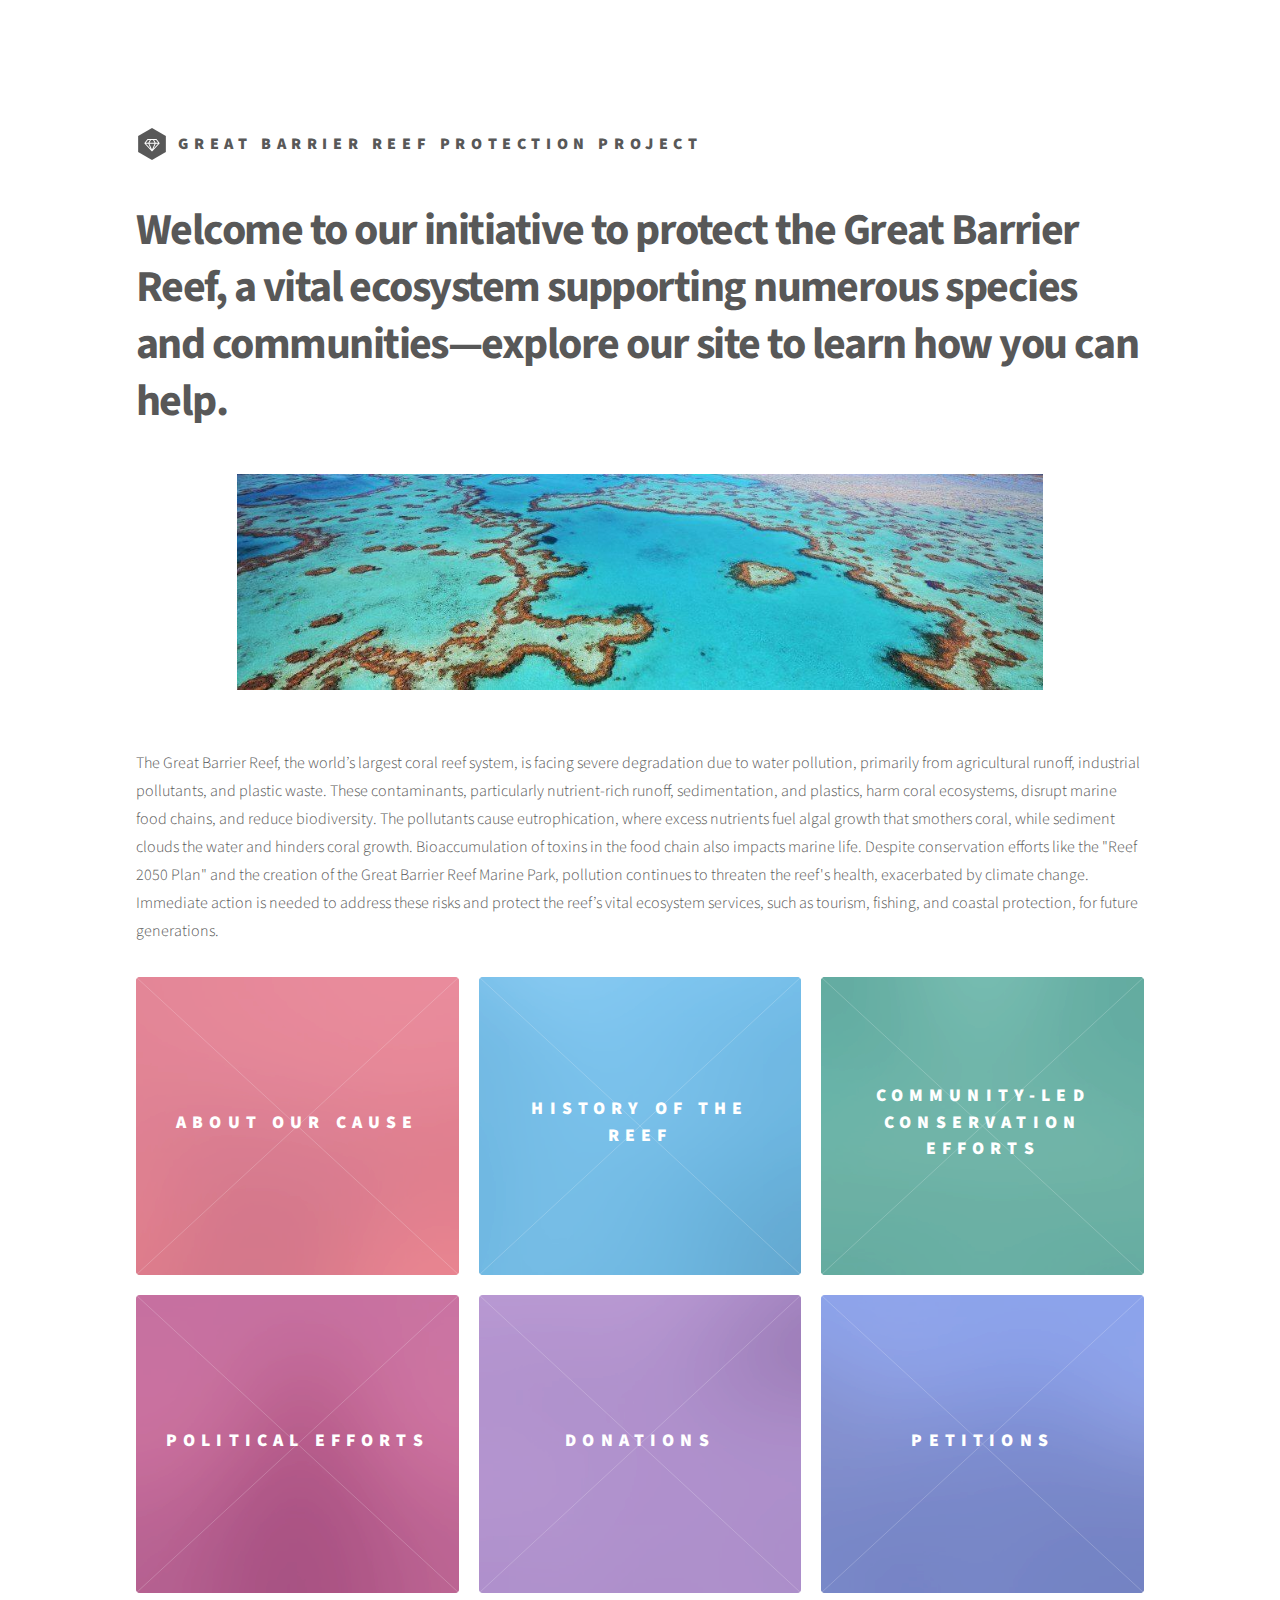
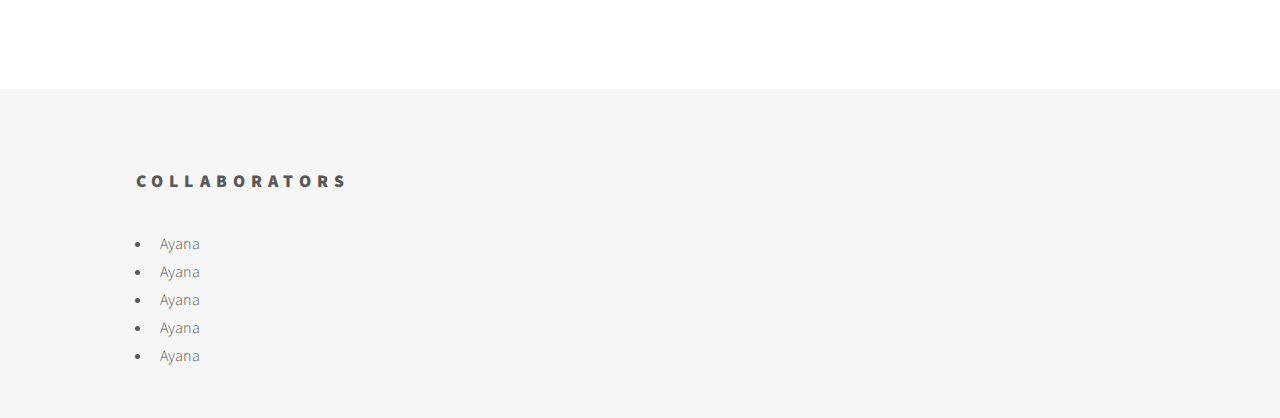
==== index.html @ 414eb525 "Add files via upload" ====
<!DOCTYPE HTML>
<!--
	Phantom by HTML5 UP
	html5up.net | @ajlkn
	Free for personal and commercial use under the CCA 3.0 license (html5up.net/license)
-->
<html>
	<head>
		<title>Phantom by HTML5 UP</title>
		<meta charset="utf-8" />
		<meta name="viewport" content="width=device-width, initial-scale=1, user-scalable=no" />
		<link rel="stylesheet" href="assets/css/main.css" />
		<noscript><link rel="stylesheet" href="assets/css/noscript.css" /></noscript>
	</head>
	<body class="is-preload">
		<!-- Wrapper -->
			<div id="wrapper">

				<!-- Header -->
					<header id="header">
						<div class="inner">

							<!-- Logo -->
								<a href="index.html" class="logo">
									<span class="symbol"><img src="images/logo.svg" alt="" /></span><span class="title">Great Barrier Reef Protection Project</span>
								</a>

						</div>
					</header>

				<!-- Menu -->
				<!-- Main -->
					<div id="main">
						<div class="inner">
							<header>
								<h1>Welcome to our initiative to protect the Great Barrier Reef, a vital ecosystem supporting numerous species and communities—explore our site to learn how you can help.<br />
								<a href="http://html5up.net"></a></h1>
								<img src="images/homepage_photo.jpg"  class="center" width="800" height="auto"/>


								<p>The Great Barrier Reef, the world’s largest coral reef system, is facing severe degradation due to water pollution, primarily from agricultural runoff, industrial pollutants, and plastic waste. These contaminants, particularly nutrient-rich runoff, sedimentation, and plastics, harm coral ecosystems, disrupt marine food chains, and reduce biodiversity. The pollutants cause eutrophication, where excess nutrients fuel algal growth that smothers coral, while sediment clouds the water and hinders coral growth. Bioaccumulation of toxins in the food chain also impacts marine life. Despite conservation efforts like the "Reef 2050 Plan" and the creation of the Great Barrier Reef Marine Park, pollution continues to threaten the reef's health, exacerbated by climate change. Immediate action is needed to address these risks and protect the reef’s vital ecosystem services, such as tourism, fishing, and coastal protection, for future generations.</p>
							</header>
							<section class="tiles">
								<article class="style1">
									<span class="image">
										<img src="images/pic01.jpg" alt="" />
									</span>
									<a href="pages/cause.html">
										<h2>About Our Cause</h2>
										<div class="content">
											<p>Dive further into what has been going on with the Great Barrier Reef and its importance.</p>
										</div>
									</a>
								</article>
								<article class="style2">
									<span class="image">
										<img src="images/pic02.jpg" alt="" />
									</span>
									<a href="/pages/history.html">
										<h2>History of The Reef</h2>
										<div class="content">
											<p>Past initiatives to protect the reef. </p>
										</div>
									</a>
								</article>
								<article class="style3">
									<span class="image">
										<img src="images/pic03.jpg" alt="" />
									</span>
									<a href="pages/community.html">
										<h2>Community-led Conservation Efforts </h2>
										<div class="content">
											<p>Small efforts through community organized events to help.</p>
										</div>
									</a>
								</article>
								<article class="style4">
									<span class="image">
										<img src="images/pic04.jpg" alt="" />
									</span>
									<a href="pages/political.html">
										<h2>Political Efforts</h2>
										<div class="content">
											<p>Ways to engage with local and larger politicians.</p>
										</div>
									</a>
								</article>

								<article class="style5">
									<span class="image">
										<img src="images/pic05.jpg" alt="" />
									</span>
									<a href="pages/donations.html">
										<h2>Donations</h2>
										<div class="content">
											<p>Find where you can donate to protect the Great Barrier Reef.</p>
										</div>
									</a>
								</article>

								<article class="style6">
									<span class="image">
										<img src="images/pic06.jpg" alt="" />
									</span>
									<a href="pages/petitions.html">
										<h2>Petitions</h2>
										<div class="content">
											<p>Find where you can sign petions.</p>
										</div>
									</a>
								</article>
							</section>
						</div>
					</div>

				<!-- Footer -->
					<footer id="footer">
						<div class="inner">
							<section>
								<h2>Collaborators</h2>
								<ul>
									<li>Ayana</li>
									<li>Ayana</li>
									<li>Ayana</li>
									<li>Ayana</li>
									<li>Ayana</li>
								</ul>
							</section>
							</ul>
						</div>
					</footer>

			</div>

		<!-- Scripts -->
			<script src="assets/js/jquery.min.js"></script>
			<script src="assets/js/browser.min.js"></script>
			<script src="assets/js/breakpoints.min.js"></script>
			<script src="assets/js/util.js"></script>
			<script src="assets/js/main.js"></script>

	</body>
</html>
---- assets/css/main.css ----
@import url(fontawesome-all.min.css);
@import url("https://fonts.googleapis.com/css?family=Source+Sans+Pro:300,700,900");

/*
	Phantom by HTML5 UP
	html5up.net | @ajlkn
	Free for personal and commercial use under the CCA 3.0 license (html5up.net/license)
*/


.center {
    display: block;
    margin-left: auto;
    margin-right: auto;
    width: 80%; /* Scale image to 1000% of the container */
	margin-bottom: 75px;
  }

html, body, div, span, applet, object,
iframe, h1, h2, h3, h4, h5, h6, p, blockquote,
pre, a, abbr, acronym, address, big, cite,
code, del, dfn, em, img, ins, kbd, q, s, samp,
small, strike, strong, sub, sup, tt, var, b,
u, i, center, dl, dt, dd, ol, ul, li, fieldset,
form, label, legend, table, caption, tbody,
tfoot, thead, tr, th, td, article, aside,
canvas, details, embed, figure, figcaption,
footer, header, hgroup, menu, nav, output, ruby,
section, summary, time, mark, audio, video {
	margin: 0;
	padding: 0;
	border: 0;
	font-size: 100%;
	font: inherit;
	vertical-align: baseline;}

article, aside, details, figcaption, figure,
footer, header, hgroup, menu, nav, section {
	display: block;}

body {
	line-height: 1;
}

ol, ul {
	list-style: none;
}

blockquote, q {
	quotes: none;
}

	blockquote:before, blockquote:after, q:before, q:after {
		content: '';
		content: none;
	}

table {
	border-collapse: collapse;
	border-spacing: 0;
}

body {
	-webkit-text-size-adjust: none;
}

mark {
	background-color: transparent;
	color: inherit;
}

input::-moz-focus-inner {
	border: 0;
	padding: 0;
}

input, select, textarea {
	-moz-appearance: none;
	-webkit-appearance: none;
	-ms-appearance: none;
	appearance: none;
}

/* Basic */

	@-ms-viewport {
		width: device-width;
	}

	body {
		-ms-overflow-style: scrollbar;
	}

	@media screen and (max-width: 480px) {

		html, body {
			min-width: 320px;
		}

	}

	html {
		box-sizing: border-box;
	}

	*, *:before, *:after {
		box-sizing: inherit;
	}

	body {
		background: #ffffff;
	}

		body.is-preload *, body.is-preload *:before, body.is-preload *:after {
			-moz-animation: none !important;
			-webkit-animation: none !important;
			-ms-animation: none !important;
			animation: none !important;
			-moz-transition: none !important;
			-webkit-transition: none !important;
			-ms-transition: none !important;
			transition: none !important;
		}

/* Type */

	body, input, select, textarea {
		color: #585858;
		font-family: "Source Sans Pro", Helvetica, sans-serif;
		font-size: 16pt;
		font-weight: 300;
		line-height: 1.75;
	}

		@media screen and (max-width: 1680px) {

			body, input, select, textarea {
				font-size: 14pt;
			}

		}

		@media screen and (max-width: 1280px) {

			body, input, select, textarea {
				font-size: 12pt;
			}

		}

	a {
		-moz-transition: border-bottom-color 0.2s ease, color 0.2s ease;
		-webkit-transition: border-bottom-color 0.2s ease, color 0.2s ease;
		-ms-transition: border-bottom-color 0.2s ease, color 0.2s ease;
		transition: border-bottom-color 0.2s ease, color 0.2s ease;
		text-decoration: none;
		color: #585858;
		border-bottom: dotted 1px rgba(88, 88, 88, 0.5);
	}

		a:hover {
			border-bottom-color: transparent;
			color: #f2849e !important;
		}

	strong, b {
		font-weight: 900;
	}

	em, i {
		font-style: italic;
	}

	p {
		margin: 0 0 2em 0;
	}

	h1 {
		font-size: 2.75em;
		font-weight: 700;
		line-height: 1.3;
		margin: 0 0 1em 0;
		letter-spacing: -0.035em;
	}

		h1 a {
			color: inherit;
		}

		@media screen and (max-width: 736px) {

			h1 {
				font-size: 2em;
				margin: 0 0 1em 0;
			}

		}

		@media screen and (max-width: 360px) {

			h1 {
				font-size: 1.75em;
			}

		}

	h2, h3, h4, h5, h6 {
		font-weight: 900;
		line-height: 1.5;
		margin: 0 0 2em 0;
		text-transform: uppercase;
		letter-spacing: 0.35em;
	}

		h2 a, h3 a, h4 a, h5 a, h6 a {
			color: inherit;
		}

	h2 {
		font-size: 1.1em;
	}

	h3 {
		font-size: 1em;
	}

	h4 {
		font-size: 0.8em;
	}

	h5 {
		font-size: 0.8em;
	}

	h6 {
		font-size: 0.8em;
	}

	@media screen and (max-width: 980px) {

		h1 br, h2 br, h3 br, h4 br, h5 br, h6 br {
			display: none;
		}

	}

	@media screen and (max-width: 736px) {

		h2 {
			font-size: 1em;
		}

		h3 {
			font-size: 0.8em;
		}

	}

	sub {
		font-size: 0.8em;
		position: relative;
		top: 0.5em;
	}

	sup {
		font-size: 0.8em;
		position: relative;
		top: -0.5em;
	}

	blockquote {
		border-left: solid 4px #c9c9c9;
		font-style: italic;
		margin: 0 0 2em 0;
		padding: 0.5em 0 0.5em 2em;
	}

	code {
		background: rgba(144, 144, 144, 0.075);
		border-radius: 4px;
		border: solid 1px #c9c9c9;
		font-family: "Courier New", monospace;
		font-size: 0.9em;
		margin: 0 0.25em;
		padding: 0.25em 0.65em;
	}

	pre {
		-webkit-overflow-scrolling: touch;
		font-family: "Courier New", monospace;
		font-size: 0.9em;
		margin: 0 0 2em 0;
	}

		pre code {
			display: block;
			line-height: 1.75;
			padding: 1em 1.5em;
			overflow-x: auto;
		}

	hr {
		border: 0;
		border-bottom: solid 1px #c9c9c9;
		margin: 2em 0;
	}

		hr.major {
			margin: 3em 0;
		}

	.align-left {
		text-align: left;
	}

	.align-center {
		text-align: center;
	}

	.align-right {
		text-align: right;
	}

/* Row */

	.row {
		display: flex;
		flex-wrap: wrap;
		box-sizing: border-box;
		align-items: stretch;
	}

		.row > * {
			box-sizing: border-box;
		}

		.row.gtr-uniform > * > :last-child {
			margin-bottom: 0;
		}

		.row.aln-left {
			justify-content: flex-start;
		}

		.row.aln-center {
			justify-content: center;
		}

		.row.aln-right {
			justify-content: flex-end;
		}

		.row.aln-top {
			align-items: flex-start;
		}

		.row.aln-middle {
			align-items: center;
		}

		.row.aln-bottom {
			align-items: flex-end;
		}

		.row > .imp {
			order: -1;
		}

		.row > .col-1 {
			width: 8.33333%;
		}

		.row > .off-1 {
			margin-left: 8.33333%;
		}

		.row > .col-2 {
			width: 16.66667%;
		}

		.row > .off-2 {
			margin-left: 16.66667%;
		}

		.row > .col-3 {
			width: 25%;
		}

		.row > .off-3 {
			margin-left: 25%;
		}

		.row > .col-4 {
			width: 33.33333%;
		}

		.row > .off-4 {
			margin-left: 33.33333%;
		}

		.row > .col-5 {
			width: 41.66667%;
		}

		.row > .off-5 {
			margin-left: 41.66667%;
		}

		.row > .col-6 {
			width: 50%;
		}

		.row > .off-6 {
			margin-left: 50%;
		}

		.row > .col-7 {
			width: 58.33333%;
		}

		.row > .off-7 {
			margin-left: 58.33333%;
		}

		.row > .col-8 {
			width: 66.66667%;
		}

		.row > .off-8 {
			margin-left: 66.66667%;
		}

		.row > .col-9 {
			width: 75%;
		}

		.row > .off-9 {
			margin-left: 75%;
		}

		.row > .col-10 {
			width: 83.33333%;
		}

		.row > .off-10 {
			margin-left: 83.33333%;
		}

		.row > .col-11 {
			width: 91.66667%;
		}

		.row > .off-11 {
			margin-left: 91.66667%;
		}

		.row > .col-12 {
			width: 100%;
		}

		.row > .off-12 {
			margin-left: 100%;
		}

		.row.gtr-0 {
			margin-top: 0;
			margin-left: 0em;
		}

			.row.gtr-0 > * {
				padding: 0 0 0 0em;
			}

			.row.gtr-0.gtr-uniform {
				margin-top: 0em;
			}

				.row.gtr-0.gtr-uniform > * {
					padding-top: 0em;
				}

		.row.gtr-25 {
			margin-top: 0;
			margin-left: -0.5em;
		}

			.row.gtr-25 > * {
				padding: 0 0 0 0.5em;
			}

			.row.gtr-25.gtr-uniform {
				margin-top: -0.5em;
			}

				.row.gtr-25.gtr-uniform > * {
					padding-top: 0.5em;
				}

		.row.gtr-50 {
			margin-top: 0;
			margin-left: -1em;
		}

			.row.gtr-50 > * {
				padding: 0 0 0 1em;
			}

			.row.gtr-50.gtr-uniform {
				margin-top: -1em;
			}

				.row.gtr-50.gtr-uniform > * {
					padding-top: 1em;
				}

		.row {
			margin-top: 0;
			margin-left: -2em;
		}

			.row > * {
				padding: 0 0 0 2em;
			}

			.row.gtr-uniform {
				margin-top: -2em;
			}

				.row.gtr-uniform > * {
					padding-top: 2em;
				}

		.row.gtr-150 {
			margin-top: 0;
			margin-left: -3em;
		}

			.row.gtr-150 > * {
				padding: 0 0 0 3em;
			}

			.row.gtr-150.gtr-uniform {
				margin-top: -3em;
			}

				.row.gtr-150.gtr-uniform > * {
					padding-top: 3em;
				}

		.row.gtr-200 {
			margin-top: 0;
			margin-left: -4em;
		}

			.row.gtr-200 > * {
				padding: 0 0 0 4em;
			}

			.row.gtr-200.gtr-uniform {
				margin-top: -4em;
			}

				.row.gtr-200.gtr-uniform > * {
					padding-top: 4em;
				}

		@media screen and (max-width: 1680px) {

			.row {
				display: flex;
				flex-wrap: wrap;
				box-sizing: border-box;
				align-items: stretch;
			}

				.row > * {
					box-sizing: border-box;
				}

				.row.gtr-uniform > * > :last-child {
					margin-bottom: 0;
				}

				.row.aln-left {
					justify-content: flex-start;
				}

				.row.aln-center {
					justify-content: center;
				}

				.row.aln-right {
					justify-content: flex-end;
				}

				.row.aln-top {
					align-items: flex-start;
				}

				.row.aln-middle {
					align-items: center;
				}

				.row.aln-bottom {
					align-items: flex-end;
				}

				.row > .imp-xlarge {
					order: -1;
				}

				.row > .col-1-xlarge {
					width: 8.33333%;
				}

				.row > .off-1-xlarge {
					margin-left: 8.33333%;
				}

				.row > .col-2-xlarge {
					width: 16.66667%;
				}

				.row > .off-2-xlarge {
					margin-left: 16.66667%;
				}

				.row > .col-3-xlarge {
					width: 25%;
				}

				.row > .off-3-xlarge {
					margin-left: 25%;
				}

				.row > .col-4-xlarge {
					width: 33.33333%;
				}

				.row > .off-4-xlarge {
					margin-left: 33.33333%;
				}

				.row > .col-5-xlarge {
					width: 41.66667%;
				}

				.row > .off-5-xlarge {
					margin-left: 41.66667%;
				}

				.row > .col-6-xlarge {
					width: 50%;
				}

				.row > .off-6-xlarge {
					margin-left: 50%;
				}

				.row > .col-7-xlarge {
					width: 58.33333%;
				}

				.row > .off-7-xlarge {
					margin-left: 58.33333%;
				}

				.row > .col-8-xlarge {
					width: 66.66667%;
				}

				.row > .off-8-xlarge {
					margin-left: 66.66667%;
				}

				.row > .col-9-xlarge {
					width: 75%;
				}

				.row > .off-9-xlarge {
					margin-left: 75%;
				}

				.row > .col-10-xlarge {
					width: 83.33333%;
				}

				.row > .off-10-xlarge {
					margin-left: 83.33333%;
				}

				.row > .col-11-xlarge {
					width: 91.66667%;
				}

				.row > .off-11-xlarge {
					margin-left: 91.66667%;
				}

				.row > .col-12-xlarge {
					width: 100%;
				}

				.row > .off-12-xlarge {
					margin-left: 100%;
				}

				.row.gtr-0 {
					margin-top: 0;
					margin-left: 0em;
				}

					.row.gtr-0 > * {
						padding: 0 0 0 0em;
					}

					.row.gtr-0.gtr-uniform {
						margin-top: 0em;
					}

						.row.gtr-0.gtr-uniform > * {
							padding-top: 0em;
						}

				.row.gtr-25 {
					margin-top: 0;
					margin-left: -0.5em;
				}

					.row.gtr-25 > * {
						padding: 0 0 0 0.5em;
					}

					.row.gtr-25.gtr-uniform {
						margin-top: -0.5em;
					}

						.row.gtr-25.gtr-uniform > * {
							padding-top: 0.5em;
						}

				.row.gtr-50 {
					margin-top: 0;
					margin-left: -1em;
				}

					.row.gtr-50 > * {
						padding: 0 0 0 1em;
					}

					.row.gtr-50.gtr-uniform {
						margin-top: -1em;
					}

						.row.gtr-50.gtr-uniform > * {
							padding-top: 1em;
						}

				.row {
					margin-top: 0;
					margin-left: -2em;
				}

					.row > * {
						padding: 0 0 0 2em;
					}

					.row.gtr-uniform {
						margin-top: -2em;
					}

						.row.gtr-uniform > * {
							padding-top: 2em;
						}

				.row.gtr-150 {
					margin-top: 0;
					margin-left: -3em;
				}

					.row.gtr-150 > * {
						padding: 0 0 0 3em;
					}

					.row.gtr-150.gtr-uniform {
						margin-top: -3em;
					}

						.row.gtr-150.gtr-uniform > * {
							padding-top: 3em;
						}

				.row.gtr-200 {
					margin-top: 0;
					margin-left: -4em;
				}

					.row.gtr-200 > * {
						padding: 0 0 0 4em;
					}

					.row.gtr-200.gtr-uniform {
						margin-top: -4em;
					}

						.row.gtr-200.gtr-uniform > * {
							padding-top: 4em;
						}

		}

		@media screen and (max-width: 1280px) {

			.row {
				display: flex;
				flex-wrap: wrap;
				box-sizing: border-box;
				align-items: stretch;
			}

				.row > * {
					box-sizing: border-box;
				}

				.row.gtr-uniform > * > :last-child {
					margin-bottom: 0;
				}

				.row.aln-left {
					justify-content: flex-start;
				}

				.row.aln-center {
					justify-content: center;
				}

				.row.aln-right {
					justify-content: flex-end;
				}

				.row.aln-top {
					align-items: flex-start;
				}

				.row.aln-middle {
					align-items: center;
				}

				.row.aln-bottom {
					align-items: flex-end;
				}

				.row > .imp-large {
					order: -1;
				}

				.row > .col-1-large {
					width: 8.33333%;
				}

				.row > .off-1-large {
					margin-left: 8.33333%;
				}

				.row > .col-2-large {
					width: 16.66667%;
				}

				.row > .off-2-large {
					margin-left: 16.66667%;
				}

				.row > .col-3-large {
					width: 25%;
				}

				.row > .off-3-large {
					margin-left: 25%;
				}

				.row > .col-4-large {
					width: 33.33333%;
				}

				.row > .off-4-large {
					margin-left: 33.33333%;
				}

				.row > .col-5-large {
					width: 41.66667%;
				}

				.row > .off-5-large {
					margin-left: 41.66667%;
				}

				.row > .col-6-large {
					width: 50%;
				}

				.row > .off-6-large {
					margin-left: 50%;
				}

				.row > .col-7-large {
					width: 58.33333%;
				}

				.row > .off-7-large {
					margin-left: 58.33333%;
				}

				.row > .col-8-large {
					width: 66.66667%;
				}

				.row > .off-8-large {
					margin-left: 66.66667%;
				}

				.row > .col-9-large {
					width: 75%;
				}

				.row > .off-9-large {
					margin-left: 75%;
				}

				.row > .col-10-large {
					width: 83.33333%;
				}

				.row > .off-10-large {
					margin-left: 83.33333%;
				}

				.row > .col-11-large {
					width: 91.66667%;
				}

				.row > .off-11-large {
					margin-left: 91.66667%;
				}

				.row > .col-12-large {
					width: 100%;
				}

				.row > .off-12-large {
					margin-left: 100%;
				}

				.row.gtr-0 {
					margin-top: 0;
					margin-left: 0em;
				}

					.row.gtr-0 > * {
						padding: 0 0 0 0em;
					}

					.row.gtr-0.gtr-uniform {
						margin-top: 0em;
					}

						.row.gtr-0.gtr-uniform > * {
							padding-top: 0em;
						}

				.row.gtr-25 {
					margin-top: 0;
					margin-left: -0.5em;
				}

					.row.gtr-25 > * {
						padding: 0 0 0 0.5em;
					}

					.row.gtr-25.gtr-uniform {
						margin-top: -0.5em;
					}

						.row.gtr-25.gtr-uniform > * {
							padding-top: 0.5em;
						}

				.row.gtr-50 {
					margin-top: 0;
					margin-left: -1em;
				}

					.row.gtr-50 > * {
						padding: 0 0 0 1em;
					}

					.row.gtr-50.gtr-uniform {
						margin-top: -1em;
					}

						.row.gtr-50.gtr-uniform > * {
							padding-top: 1em;
						}

				.row {
					margin-top: 0;
					margin-left: -2em;
				}

					.row > * {
						padding: 0 0 0 2em;
					}

					.row.gtr-uniform {
						margin-top: -2em;
					}

						.row.gtr-uniform > * {
							padding-top: 2em;
						}

				.row.gtr-150 {
					margin-top: 0;
					margin-left: -3em;
				}

					.row.gtr-150 > * {
						padding: 0 0 0 3em;
					}

					.row.gtr-150.gtr-uniform {
						margin-top: -3em;
					}

						.row.gtr-150.gtr-uniform > * {
							padding-top: 3em;
						}

				.row.gtr-200 {
					margin-top: 0;
					margin-left: -4em;
				}

					.row.gtr-200 > * {
						padding: 0 0 0 4em;
					}

					.row.gtr-200.gtr-uniform {
						margin-top: -4em;
					}

						.row.gtr-200.gtr-uniform > * {
							padding-top: 4em;
						}

		}

		@media screen and (max-width: 980px) {

			.row {
				display: flex;
				flex-wrap: wrap;
				box-sizing: border-box;
				align-items: stretch;
			}

				.row > * {
					box-sizing: border-box;
				}

				.row.gtr-uniform > * > :last-child {
					margin-bottom: 0;
				}

				.row.aln-left {
					justify-content: flex-start;
				}

				.row.aln-center {
					justify-content: center;
				}

				.row.aln-right {
					justify-content: flex-end;
				}

				.row.aln-top {
					align-items: flex-start;
				}

				.row.aln-middle {
					align-items: center;
				}

				.row.aln-bottom {
					align-items: flex-end;
				}

				.row > .imp-medium {
					order: -1;
				}

				.row > .col-1-medium {
					width: 8.33333%;
				}

				.row > .off-1-medium {
					margin-left: 8.33333%;
				}

				.row > .col-2-medium {
					width: 16.66667%;
				}

				.row > .off-2-medium {
					margin-left: 16.66667%;
				}

				.row > .col-3-medium {
					width: 25%;
				}

				.row > .off-3-medium {
					margin-left: 25%;
				}

				.row > .col-4-medium {
					width: 33.33333%;
				}

				.row > .off-4-medium {
					margin-left: 33.33333%;
				}

				.row > .col-5-medium {
					width: 41.66667%;
				}

				.row > .off-5-medium {
					margin-left: 41.66667%;
				}

				.row > .col-6-medium {
					width: 50%;
				}

				.row > .off-6-medium {
					margin-left: 50%;
				}

				.row > .col-7-medium {
					width: 58.33333%;
				}

				.row > .off-7-medium {
					margin-left: 58.33333%;
				}

				.row > .col-8-medium {
					width: 66.66667%;
				}

				.row > .off-8-medium {
					margin-left: 66.66667%;
				}

				.row > .col-9-medium {
					width: 75%;
				}

				.row > .off-9-medium {
					margin-left: 75%;
				}

				.row > .col-10-medium {
					width: 83.33333%;
				}

				.row > .off-10-medium {
					margin-left: 83.33333%;
				}

				.row > .col-11-medium {
					width: 91.66667%;
				}

				.row > .off-11-medium {
					margin-left: 91.66667%;
				}

				.row > .col-12-medium {
					width: 100%;
				}

				.row > .off-12-medium {
					margin-left: 100%;
				}

				.row.gtr-0 {
					margin-top: 0;
					margin-left: 0em;
				}

					.row.gtr-0 > * {
						padding: 0 0 0 0em;
					}

					.row.gtr-0.gtr-uniform {
						margin-top: 0em;
					}

						.row.gtr-0.gtr-uniform > * {
							padding-top: 0em;
						}

				.row.gtr-25 {
					margin-top: 0;
					margin-left: -0.375em;
				}

					.row.gtr-25 > * {
						padding: 0 0 0 0.375em;
					}

					.row.gtr-25.gtr-uniform {
						margin-top: -0.375em;
					}

						.row.gtr-25.gtr-uniform > * {
							padding-top: 0.375em;
						}

				.row.gtr-50 {
					margin-top: 0;
					margin-left: -0.75em;
				}

					.row.gtr-50 > * {
						padding: 0 0 0 0.75em;
					}

					.row.gtr-50.gtr-uniform {
						margin-top: -0.75em;
					}

						.row.gtr-50.gtr-uniform > * {
							padding-top: 0.75em;
						}

				.row {
					margin-top: 0;
					margin-left: -1.5em;
				}

					.row > * {
						padding: 0 0 0 1.5em;
					}

					.row.gtr-uniform {
						margin-top: -1.5em;
					}

						.row.gtr-uniform > * {
							padding-top: 1.5em;
						}

				.row.gtr-150 {
					margin-top: 0;
					margin-left: -2.25em;
				}

					.row.gtr-150 > * {
						padding: 0 0 0 2.25em;
					}

					.row.gtr-150.gtr-uniform {
						margin-top: -2.25em;
					}

						.row.gtr-150.gtr-uniform > * {
							padding-top: 2.25em;
						}

				.row.gtr-200 {
					margin-top: 0;
					margin-left: -3em;
				}

					.row.gtr-200 > * {
						padding: 0 0 0 3em;
					}

					.row.gtr-200.gtr-uniform {
						margin-top: -3em;
					}

						.row.gtr-200.gtr-uniform > * {
							padding-top: 3em;
						}

		}

		@media screen and (max-width: 736px) {

			.row {
				display: flex;
				flex-wrap: wrap;
				box-sizing: border-box;
				align-items: stretch;
			}

				.row > * {
					box-sizing: border-box;
				}

				.row.gtr-uniform > * > :last-child {
					margin-bottom: 0;
				}

				.row.aln-left {
					justify-content: flex-start;
				}

				.row.aln-center {
					justify-content: center;
				}

				.row.aln-right {
					justify-content: flex-end;
				}

				.row.aln-top {
					align-items: flex-start;
				}

				.row.aln-middle {
					align-items: center;
				}

				.row.aln-bottom {
					align-items: flex-end;
				}

				.row > .imp-small {
					order: -1;
				}

				.row > .col-1-small {
					width: 8.33333%;
				}

				.row > .off-1-small {
					margin-left: 8.33333%;
				}

				.row > .col-2-small {
					width: 16.66667%;
				}

				.row > .off-2-small {
					margin-left: 16.66667%;
				}

				.row > .col-3-small {
					width: 25%;
				}

				.row > .off-3-small {
					margin-left: 25%;
				}

				.row > .col-4-small {
					width: 33.33333%;
				}

				.row > .off-4-small {
					margin-left: 33.33333%;
				}

				.row > .col-5-small {
					width: 41.66667%;
				}

				.row > .off-5-small {
					margin-left: 41.66667%;
				}

				.row > .col-6-small {
					width: 50%;
				}

				.row > .off-6-small {
					margin-left: 50%;
				}

				.row > .col-7-small {
					width: 58.33333%;
				}

				.row > .off-7-small {
					margin-left: 58.33333%;
				}

				.row > .col-8-small {
					width: 66.66667%;
				}

				.row > .off-8-small {
					margin-left: 66.66667%;
				}

				.row > .col-9-small {
					width: 75%;
				}

				.row > .off-9-small {
					margin-left: 75%;
				}

				.row > .col-10-small {
					width: 83.33333%;
				}

				.row > .off-10-small {
					margin-left: 83.33333%;
				}

				.row > .col-11-small {
					width: 91.66667%;
				}

				.row > .off-11-small {
					margin-left: 91.66667%;
				}

				.row > .col-12-small {
					width: 100%;
				}

				.row > .off-12-small {
					margin-left: 100%;
				}

				.row.gtr-0 {
					margin-top: 0;
					margin-left: 0em;
				}

					.row.gtr-0 > * {
						padding: 0 0 0 0em;
					}

					.row.gtr-0.gtr-uniform {
						margin-top: 0em;
					}

						.row.gtr-0.gtr-uniform > * {
							padding-top: 0em;
						}

				.row.gtr-25 {
					margin-top: 0;
					margin-left: -0.25em;
				}

					.row.gtr-25 > * {
						padding: 0 0 0 0.25em;
					}

					.row.gtr-25.gtr-uniform {
						margin-top: -0.25em;
					}

						.row.gtr-25.gtr-uniform > * {
							padding-top: 0.25em;
						}

				.row.gtr-50 {
					margin-top: 0;
					margin-left: -0.5em;
				}

					.row.gtr-50 > * {
						padding: 0 0 0 0.5em;
					}

					.row.gtr-50.gtr-uniform {
						margin-top: -0.5em;
					}

						.row.gtr-50.gtr-uniform > * {
							padding-top: 0.5em;
						}

				.row {
					margin-top: 0;
					margin-left: -1em;
				}

					.row > * {
						padding: 0 0 0 1em;
					}

					.row.gtr-uniform {
						margin-top: -1em;
					}

						.row.gtr-uniform > * {
							padding-top: 1em;
						}

				.row.gtr-150 {
					margin-top: 0;
					margin-left: -1.5em;
				}

					.row.gtr-150 > * {
						padding: 0 0 0 1.5em;
					}

					.row.gtr-150.gtr-uniform {
						margin-top: -1.5em;
					}

						.row.gtr-150.gtr-uniform > * {
							padding-top: 1.5em;
						}

				.row.gtr-200 {
					margin-top: 0;
					margin-left: -2em;
				}

					.row.gtr-200 > * {
						padding: 0 0 0 2em;
					}

					.row.gtr-200.gtr-uniform {
						margin-top: -2em;
					}

						.row.gtr-200.gtr-uniform > * {
							padding-top: 2em;
						}

		}

		@media screen and (max-width: 480px) {

			.row {
				display: flex;
				flex-wrap: wrap;
				box-sizing: border-box;
				align-items: stretch;
			}

				.row > * {
					box-sizing: border-box;
				}

				.row.gtr-uniform > * > :last-child {
					margin-bottom: 0;
				}

				.row.aln-left {
					justify-content: flex-start;
				}

				.row.aln-center {
					justify-content: center;
				}

				.row.aln-right {
					justify-content: flex-end;
				}

				.row.aln-top {
					align-items: flex-start;
				}

				.row.aln-middle {
					align-items: center;
				}

				.row.aln-bottom {
					align-items: flex-end;
				}

				.row > .imp-xsmall {
					order: -1;
				}

				.row > .col-1-xsmall {
					width: 8.33333%;
				}

				.row > .off-1-xsmall {
					margin-left: 8.33333%;
				}

				.row > .col-2-xsmall {
					width: 16.66667%;
				}

				.row > .off-2-xsmall {
					margin-left: 16.66667%;
				}

				.row > .col-3-xsmall {
					width: 25%;
				}

				.row > .off-3-xsmall {
					margin-left: 25%;
				}

				.row > .col-4-xsmall {
					width: 33.33333%;
				}

				.row > .off-4-xsmall {
					margin-left: 33.33333%;
				}

				.row > .col-5-xsmall {
					width: 41.66667%;
				}

				.row > .off-5-xsmall {
					margin-left: 41.66667%;
				}

				.row > .col-6-xsmall {
					width: 50%;
				}

				.row > .off-6-xsmall {
					margin-left: 50%;
				}

				.row > .col-7-xsmall {
					width: 58.33333%;
				}

				.row > .off-7-xsmall {
					margin-left: 58.33333%;
				}

				.row > .col-8-xsmall {
					width: 66.66667%;
				}

				.row > .off-8-xsmall {
					margin-left: 66.66667%;
				}

				.row > .col-9-xsmall {
					width: 75%;
				}

				.row > .off-9-xsmall {
					margin-left: 75%;
				}

				.row > .col-10-xsmall {
					width: 83.33333%;
				}

				.row > .off-10-xsmall {
					margin-left: 83.33333%;
				}

				.row > .col-11-xsmall {
					width: 91.66667%;
				}

				.row > .off-11-xsmall {
					margin-left: 91.66667%;
				}

				.row > .col-12-xsmall {
					width: 100%;
				}

				.row > .off-12-xsmall {
					margin-left: 100%;
				}

				.row.gtr-0 {
					margin-top: 0;
					margin-left: 0em;
				}

					.row.gtr-0 > * {
						padding: 0 0 0 0em;
					}

					.row.gtr-0.gtr-uniform {
						margin-top: 0em;
					}

						.row.gtr-0.gtr-uniform > * {
							padding-top: 0em;
						}

				.row.gtr-25 {
					margin-top: 0;
					margin-left: -0.25em;
				}

					.row.gtr-25 > * {
						padding: 0 0 0 0.25em;
					}

					.row.gtr-25.gtr-uniform {
						margin-top: -0.25em;
					}

						.row.gtr-25.gtr-uniform > * {
							padding-top: 0.25em;
						}

				.row.gtr-50 {
					margin-top: 0;
					margin-left: -0.5em;
				}

					.row.gtr-50 > * {
						padding: 0 0 0 0.5em;
					}

					.row.gtr-50.gtr-uniform {
						margin-top: -0.5em;
					}

						.row.gtr-50.gtr-uniform > * {
							padding-top: 0.5em;
						}

				.row {
					margin-top: 0;
					margin-left: -1em;
				}

					.row > * {
						padding: 0 0 0 1em;
					}

					.row.gtr-uniform {
						margin-top: -1em;
					}

						.row.gtr-uniform > * {
							padding-top: 1em;
						}

				.row.gtr-150 {
					margin-top: 0;
					margin-left: -1.5em;
				}

					.row.gtr-150 > * {
						padding: 0 0 0 1.5em;
					}

					.row.gtr-150.gtr-uniform {
						margin-top: -1.5em;
					}

						.row.gtr-150.gtr-uniform > * {
							padding-top: 1.5em;
						}

				.row.gtr-200 {
					margin-top: 0;
					margin-left: -2em;
				}

					.row.gtr-200 > * {
						padding: 0 0 0 2em;
					}

					.row.gtr-200.gtr-uniform {
						margin-top: -2em;
					}

						.row.gtr-200.gtr-uniform > * {
							padding-top: 2em;
						}

		}

/* Section/Article */

	section.special, article.special {
		text-align: center;
	}

	header p {
		margin-top: -1em;
	}

	@media screen and (max-width: 736px) {

		header p {
			margin-top: 0;
		}

	}

/* Icon */

	.icon {
		text-decoration: none;
		border-bottom: none;
		position: relative;
	}

		.icon:before {
			-moz-osx-font-smoothing: grayscale;
			-webkit-font-smoothing: antialiased;
			display: inline-block;
			font-style: normal;
			font-variant: normal;
			text-rendering: auto;
			line-height: 1;
			text-transform: none !important;
			font-family: 'Font Awesome 5 Free';
			font-weight: 400;
		}

		.icon > .label {
			display: none;
		}

		.icon:before {
			line-height: inherit;
		}

		.icon.solid:before {
			font-weight: 900;
		}

		.icon.brands:before {
			font-family: 'Font Awesome 5 Brands';
		}

		.icon.style2 {
			-moz-transition: background-color 0.2s ease-in-out, color 0.2s ease-in-out, border-color 0.2s ease-in-out;
			-webkit-transition: background-color 0.2s ease-in-out, color 0.2s ease-in-out, border-color 0.2s ease-in-out;
			-ms-transition: background-color 0.2s ease-in-out, color 0.2s ease-in-out, border-color 0.2s ease-in-out;
			transition: background-color 0.2s ease-in-out, color 0.2s ease-in-out, border-color 0.2s ease-in-out;
			background-color: transparent;
			border: solid 1px #c9c9c9;
			border-radius: 4px;
			width: 2.65em;
			height: 2.65em;
			display: inline-block;
			text-align: center;
			line-height: 2.65em;
			color: inherit;
		}

			.icon.style2:before {
				font-size: 1.1em;
			}

			.icon.style2:hover {
				color: #f2849e;
				border-color: #f2849e;
			}

			.icon.style2:active {
				background-color: rgba(242, 132, 158, 0.1);
			}

/* List */

	ol {
		list-style: decimal;
		margin: 0 0 2em 0;
		padding-left: 1.25em;
	}

		ol li {
			padding-left: 0.25em;
		}

	ul {
		list-style: disc;
		margin: 0 0 2em 0;
		padding-left: 1em;
	}

		ul li {
			padding-left: 0.5em;
		}

		ul.alt {
			list-style: none;
			padding-left: 0;
		}

			ul.alt li {
				border-top: solid 1px #c9c9c9;
				padding: 0.5em 0;
			}

				ul.alt li:first-child {
					border-top: 0;
					padding-top: 0;
				}

	dl {
		margin: 0 0 2em 0;
	}

		dl dt {
			display: block;
			font-weight: 900;
			margin: 0 0 1em 0;
		}

		dl dd {
			margin-left: 2em;
		}

/* Actions */

	ul.actions {
		display: -moz-flex;
		display: -webkit-flex;
		display: -ms-flex;
		display: flex;
		cursor: default;
		list-style: none;
		margin-left: -1em;
		padding-left: 0;
	}

		ul.actions li {
			padding: 0 0 0 1em;
			vertical-align: middle;
		}

		ul.actions.special {
			-moz-justify-content: center;
			-webkit-justify-content: center;
			-ms-justify-content: center;
			justify-content: center;
			width: 100%;
			margin-left: 0;
		}

			ul.actions.special li:first-child {
				padding-left: 0;
			}

		ul.actions.stacked {
			-moz-flex-direction: column;
			-webkit-flex-direction: column;
			-ms-flex-direction: column;
			flex-direction: column;
			margin-left: 0;
		}

			ul.actions.stacked li {
				padding: 1.3em 0 0 0;
			}

				ul.actions.stacked li:first-child {
					padding-top: 0;
				}

		ul.actions.fit {
			width: calc(100% + 1em);
		}

			ul.actions.fit li {
				-moz-flex-grow: 1;
				-webkit-flex-grow: 1;
				-ms-flex-grow: 1;
				flex-grow: 1;
				-moz-flex-shrink: 1;
				-webkit-flex-shrink: 1;
				-ms-flex-shrink: 1;
				flex-shrink: 1;
				width: 100%;
			}

				ul.actions.fit li > * {
					width: 100%;
				}

			ul.actions.fit.stacked {
				width: 100%;
			}

		@media screen and (max-width: 480px) {

			ul.actions:not(.fixed) {
				-moz-flex-direction: column;
				-webkit-flex-direction: column;
				-ms-flex-direction: column;
				flex-direction: column;
				margin-left: 0;
				width: 100% !important;
			}

				ul.actions:not(.fixed) li {
					-moz-flex-grow: 1;
					-webkit-flex-grow: 1;
					-ms-flex-grow: 1;
					flex-grow: 1;
					-moz-flex-shrink: 1;
					-webkit-flex-shrink: 1;
					-ms-flex-shrink: 1;
					flex-shrink: 1;
					padding: 1em 0 0 0;
					text-align: center;
					width: 100%;
				}

					ul.actions:not(.fixed) li > * {
						width: 100%;
					}

					ul.actions:not(.fixed) li:first-child {
						padding-top: 0;
					}

					ul.actions:not(.fixed) li input[type="submit"],
					ul.actions:not(.fixed) li input[type="reset"],
					ul.actions:not(.fixed) li input[type="button"],
					ul.actions:not(.fixed) li button,
					ul.actions:not(.fixed) li .button {
						width: 100%;
					}

						ul.actions:not(.fixed) li input[type="submit"].icon:before,
						ul.actions:not(.fixed) li input[type="reset"].icon:before,
						ul.actions:not(.fixed) li input[type="button"].icon:before,
						ul.actions:not(.fixed) li button.icon:before,
						ul.actions:not(.fixed) li .button.icon:before {
							margin-left: -0.5rem;
						}

		}

/* Icons */

	ul.icons {
		cursor: default;
		list-style: none;
		padding-left: 0;
		margin: -1em 0 2em -1em;
	}

		ul.icons li {
			display: inline-block;
			padding: 1em 0 0 1em;
		}

/* Form */

	form {
		margin: 0 0 2em 0;
		overflow-x: hidden;
	}

		form > :last-child {
			margin-bottom: 0;
		}

		form > .fields {
			display: -moz-flex;
			display: -webkit-flex;
			display: -ms-flex;
			display: flex;
			-moz-flex-wrap: wrap;
			-webkit-flex-wrap: wrap;
			-ms-flex-wrap: wrap;
			flex-wrap: wrap;
			width: calc(100% + 3em);
			margin: -1.5em 0 2em -1.5em;
		}

			form > .fields > .field {
				-moz-flex-grow: 0;
				-webkit-flex-grow: 0;
				-ms-flex-grow: 0;
				flex-grow: 0;
				-moz-flex-shrink: 0;
				-webkit-flex-shrink: 0;
				-ms-flex-shrink: 0;
				flex-shrink: 0;
				padding: 1.5em 0 0 1.5em;
				width: calc(100% - 1.5em);
			}

				form > .fields > .field.half {
					width: calc(50% - 0.75em);
				}

				form > .fields > .field.third {
					width: calc(100%/3 - 0.5em);
				}

				form > .fields > .field.quarter {
					width: calc(25% - 0.375em);
				}

		@media screen and (max-width: 480px) {

			form > .fields {
				width: calc(100% + 3em);
				margin: -1.5em 0 2em -1.5em;
			}

				form > .fields > .field {
					padding: 1.5em 0 0 1.5em;
					width: calc(100% - 1.5em);
				}

					form > .fields > .field.half {
						width: calc(100% - 1.5em);
					}

					form > .fields > .field.third {
						width: calc(100% - 1.5em);
					}

					form > .fields > .field.quarter {
						width: calc(100% - 1.5em);
					}

		}

	label {
		display: block;
		font-size: 0.9em;
		font-weight: 900;
		margin: 0 0 1em 0;
	}

	input[type="text"],
	input[type="password"],
	input[type="email"],
	input[type="tel"],
	select,
	textarea {
		-moz-appearance: none;
		-webkit-appearance: none;
		-ms-appearance: none;
		appearance: none;
		background-color: transparent;
		border: none;
		border-radius: 0;
		border-bottom: solid 1px #c9c9c9;
		color: inherit;
		display: block;
		outline: 0;
		padding: 0;
		text-decoration: none;
		width: 100%;
	}

		input[type="text"]:invalid,
		input[type="password"]:invalid,
		input[type="email"]:invalid,
		input[type="tel"]:invalid,
		select:invalid,
		textarea:invalid {
			box-shadow: none;
		}

		input[type="text"]:focus,
		input[type="password"]:focus,
		input[type="email"]:focus,
		input[type="tel"]:focus,
		select:focus,
		textarea:focus {
			border-bottom-color: #f2849e;
			box-shadow: inset 0 -1px 0 0 #f2849e;
		}

	select {
		background-image: url("data:image/svg+xml;charset=utf8,%3Csvg xmlns='http://www.w3.org/2000/svg' width='40' height='40' preserveAspectRatio='none' viewBox='0 0 40 40'%3E%3Cpath d='M9.4,12.3l10.4,10.4l10.4-10.4c0.2-0.2,0.5-0.4,0.9-0.4c0.3,0,0.6,0.1,0.9,0.4l3.3,3.3c0.2,0.2,0.4,0.5,0.4,0.9 c0,0.4-0.1,0.6-0.4,0.9L20.7,31.9c-0.2,0.2-0.5,0.4-0.9,0.4c-0.3,0-0.6-0.1-0.9-0.4L4.3,17.3c-0.2-0.2-0.4-0.5-0.4-0.9 c0-0.4,0.1-0.6,0.4-0.9l3.3-3.3c0.2-0.2,0.5-0.4,0.9-0.4S9.1,12.1,9.4,12.3z' fill='%23c9c9c9' /%3E%3C/svg%3E");
		background-size: 1.25rem;
		background-repeat: no-repeat;
		background-position: calc(100% - 1rem) center;
		height: 3em;
		padding-right: 3em;
		text-overflow: ellipsis;
	}

		select option {
			background: #ffffff;
		}

		select:focus::-ms-value {
			background-color: transparent;
		}

		select::-ms-expand {
			display: none;
		}

	input[type="text"],
	input[type="password"],
	input[type="email"],
	select {
		height: 3em;
	}

	textarea {
		padding: 0;
		min-height: 3.75em;
	}

	input[type="checkbox"],
	input[type="radio"] {
		-moz-appearance: none;
		-webkit-appearance: none;
		-ms-appearance: none;
		appearance: none;
		display: block;
		float: left;
		margin-right: -2em;
		opacity: 0;
		width: 1em;
		z-index: -1;
	}

		input[type="checkbox"] + label,
		input[type="radio"] + label {
			text-decoration: none;
			color: #585858;
			cursor: pointer;
			display: inline-block;
			font-size: 1em;
			font-weight: 300;
			padding-left: 2.55em;
			padding-right: 0.75em;
			position: relative;
		}

			input[type="checkbox"] + label:before,
			input[type="radio"] + label:before {
				-moz-osx-font-smoothing: grayscale;
				-webkit-font-smoothing: antialiased;
				display: inline-block;
				font-style: normal;
				font-variant: normal;
				text-rendering: auto;
				line-height: 1;
				text-transform: none !important;
				font-family: 'Font Awesome 5 Free';
				font-weight: 900;
			}

			input[type="checkbox"] + label:before,
			input[type="radio"] + label:before {
				border-radius: 4px;
				border: solid 1px #c9c9c9;
				content: '';
				display: inline-block;
				font-size: 0.8em;
				height: 2.25em;
				left: 0;
				line-height: 2.25em;
				position: absolute;
				text-align: center;
				top: 0;
				width: 2.25em;
			}

		input[type="checkbox"]:checked + label:before,
		input[type="radio"]:checked + label:before {
			background: #585858;
			border-color: #585858;
			color: #ffffff;
			content: '\f00c';
		}

		input[type="checkbox"]:focus + label:before,
		input[type="radio"]:focus + label:before {
			border-color: #f2849e;
			box-shadow: 0 0 0 1px #f2849e;
		}

	input[type="checkbox"] + label:before {
		border-radius: 4px;
	}

	input[type="radio"] + label:before {
		border-radius: 100%;
	}

/* Box */

	.box {
		border-radius: 4px;
		border: solid 1px #c9c9c9;
		margin-bottom: 2em;
		padding: 1.5em;
	}

		.box > :last-child,
		.box > :last-child > :last-child,
		.box > :last-child > :last-child > :last-child {
			margin-bottom: 0;
		}

		.box.alt {
			border: 0;
			border-radius: 0;
			padding: 0;
		}

/* Image */

	.image {
		border-radius: 4px;
		border: 0;
		display: inline-block;
		position: relative;
	}

		.image img {
			border-radius: 4px;
			display: block;
		}

		.image.left, .image.right {
			max-width: 40%;
		}

			.image.left img, .image.right img {
				width: 100%;
			}

		.image.left {
			float: left;
			padding: 0 1.5em 1em 0;
			top: 0.25em;
		}

		.image.right {
			float: right;
			padding: 0 0 1em 1.5em;
			top: 0.25em;
		}

		.image.fit {
			display: block;
			margin: 0 0 2em 0;
			width: 100%;
		}

			.image.fit img {
				width: 100%;
			}

		.image.main {
			display: block;
			margin: 0 0 3em 0;
			width: 100%;
		}

			.image.main img {
				width: 100%;
			}

			@media screen and (max-width: 736px) {

				.image.main {
					margin: 0 0 2em 0;
				}

			}

/* Table */

	.table-wrapper {
		-webkit-overflow-scrolling: touch;
		overflow-x: auto;
	}

	table {
		margin: 0 0 2em 0;
		width: 100%;
	}

		table tbody tr {
			border: solid 1px #c9c9c9;
			border-left: 0;
			border-right: 0;
		}

			table tbody tr:nth-child(2n + 1) {
				background-color: rgba(144, 144, 144, 0.075);
			}

		table td {
			padding: 0.75em 0.75em;
		}

		table th {
			font-size: 0.9em;
			font-weight: 900;
			padding: 0 0.75em 0.75em 0.75em;
			text-align: left;
		}

		table thead {
			border-bottom: solid 2px #c9c9c9;
		}

		table tfoot {
			border-top: solid 2px #c9c9c9;
		}

		table.alt {
			border-collapse: separate;
		}

			table.alt tbody tr td {
				border: solid 1px #c9c9c9;
				border-left-width: 0;
				border-top-width: 0;
			}

				table.alt tbody tr td:first-child {
					border-left-width: 1px;
				}

			table.alt tbody tr:first-child td {
				border-top-width: 1px;
			}

			table.alt thead {
				border-bottom: 0;
			}

			table.alt tfoot {
				border-top: 0;
			}

/* Button */

	input[type="submit"],
	input[type="reset"],
	input[type="button"],
	button,
	.button {
		-moz-appearance: none;
		-webkit-appearance: none;
		-ms-appearance: none;
		appearance: none;
		-moz-transition: background-color 0.2s ease-in-out, color 0.2s ease-in-out, box-shadow 0.2s ease-in-out;
		-webkit-transition: background-color 0.2s ease-in-out, color 0.2s ease-in-out, box-shadow 0.2s ease-in-out;
		-ms-transition: background-color 0.2s ease-in-out, color 0.2s ease-in-out, box-shadow 0.2s ease-in-out;
		transition: background-color 0.2s ease-in-out, color 0.2s ease-in-out, box-shadow 0.2s ease-in-out;
		background-color: transparent;
		border-radius: 4px;
		border: 0;
		box-shadow: inset 0 0 0 2px #585858;
		color: #585858 !important;
		cursor: pointer;
		display: inline-block;
		font-size: 0.8em;
		font-weight: 900;
		height: 3.5em;
		letter-spacing: 0.35em;
		line-height: 3.45em;
		overflow: hidden;
		padding: 0 1.25em 0 1.6em;
		text-align: center;
		text-decoration: none;
		text-overflow: ellipsis;
		text-transform: uppercase;
		white-space: nowrap;
	}

		input[type="submit"].icon:before,
		input[type="reset"].icon:before,
		input[type="button"].icon:before,
		button.icon:before,
		.button.icon:before {
			margin-right: 0.5em;
		}

		input[type="submit"].fit,
		input[type="reset"].fit,
		input[type="button"].fit,
		button.fit,
		.button.fit {
			width: 100%;
		}

		input[type="submit"]:hover,
		input[type="reset"]:hover,
		input[type="button"]:hover,
		button:hover,
		.button:hover {
			color: #f2849e !important;
			box-shadow: inset 0 0 0 2px #f2849e;
		}

		input[type="submit"]:active,
		input[type="reset"]:active,
		input[type="button"]:active,
		button:active,
		.button:active {
			background-color: rgba(242, 132, 158, 0.1);
		}

		input[type="submit"].small,
		input[type="reset"].small,
		input[type="button"].small,
		button.small,
		.button.small {
			font-size: 0.6em;
		}

		input[type="submit"].large,
		input[type="reset"].large,
		input[type="button"].large,
		button.large,
		.button.large {
			font-size: 1em;
		}

		input[type="submit"].primary,
		input[type="reset"].primary,
		input[type="button"].primary,
		button.primary,
		.button.primary {
			box-shadow: none;
			background-color: #585858;
			color: #ffffff !important;
		}

			input[type="submit"].primary:hover,
			input[type="reset"].primary:hover,
			input[type="button"].primary:hover,
			button.primary:hover,
			.button.primary:hover {
				background-color: #f2849e;
			}

			input[type="submit"].primary:active,
			input[type="reset"].primary:active,
			input[type="button"].primary:active,
			button.primary:active,
			.button.primary:active {
				background-color: #ee5f81;
			}

		input[type="submit"].disabled, input[type="submit"]:disabled,
		input[type="reset"].disabled,
		input[type="reset"]:disabled,
		input[type="button"].disabled,
		input[type="button"]:disabled,
		button.disabled,
		button:disabled,
		.button.disabled,
		.button:disabled {
			pointer-events: none;
			opacity: 0.25;
		}

/* Tiles */

	.tiles {
		display: -moz-flex;
		display: -webkit-flex;
		display: -ms-flex;
		display: flex;
		-moz-flex-wrap: wrap;
		-webkit-flex-wrap: wrap;
		-ms-flex-wrap: wrap;
		flex-wrap: wrap;
		postiion: relative;
		margin: -2.5em 0 0 -2.5em;
	}

		.tiles article {
			-moz-transition: -moz-transform 0.5s ease, opacity 0.5s ease;
			-webkit-transition: -webkit-transform 0.5s ease, opacity 0.5s ease;
			-ms-transition: -ms-transform 0.5s ease, opacity 0.5s ease;
			transition: transform 0.5s ease, opacity 0.5s ease;
			position: relative;
			width: calc(33.33333% - 2.5em);
			margin: 2.5em 0 0 2.5em;
		}

			.tiles article > .image {
				-moz-transition: -moz-transform 0.5s ease;
				-webkit-transition: -webkit-transform 0.5s ease;
				-ms-transition: -ms-transform 0.5s ease;
				transition: transform 0.5s ease;
				position: relative;
				display: block;
				width: 100%;
				border-radius: 4px;
				overflow: hidden;
			}

				.tiles article > .image img {
					display: block;
					width: 100%;
				}

				.tiles article > .image:before {
					pointer-events: none;
					-moz-transition: background-color 0.5s ease, opacity 0.5s ease;
					-webkit-transition: background-color 0.5s ease, opacity 0.5s ease;
					-ms-transition: background-color 0.5s ease, opacity 0.5s ease;
					transition: background-color 0.5s ease, opacity 0.5s ease;
					content: '';
					display: block;
					position: absolute;
					top: 0;
					left: 0;
					width: 100%;
					height: 100%;
					opacity: 1.0;
					z-index: 1;
					opacity: 0.8;
				}

				.tiles article > .image:after {
					pointer-events: none;
					-moz-transition: opacity 0.5s ease;
					-webkit-transition: opacity 0.5s ease;
					-ms-transition: opacity 0.5s ease;
					transition: opacity 0.5s ease;
					content: '';
					display: block;
					position: absolute;
					top: 0;
					left: 0;
					width: 100%;
					height: 100%;
					background-image: url("data:image/svg+xml;charset=utf8,%3Csvg xmlns='http://www.w3.org/2000/svg' width='100' height='100' viewBox='0 0 100 100' preserveAspectRatio='none'%3E%3Cstyle%3Eline %7B stroke-width: 0.25px%3B stroke: %23ffffff%3B %7D%3C/style%3E%3Cline x1='0' y1='0' x2='100' y2='100' /%3E%3Cline x1='100' y1='0' x2='0' y2='100' /%3E%3C/svg%3E");
					background-position: center;
					background-repeat: no-repeat;
					background-size: 100% 100%;
					opacity: 0.25;
					z-index: 2;
				}

			.tiles article > a {
				display: -moz-flex;
				display: -webkit-flex;
				display: -ms-flex;
				display: flex;
				-moz-flex-direction: column;
				-webkit-flex-direction: column;
				-ms-flex-direction: column;
				flex-direction: column;
				-moz-align-items: center;
				-webkit-align-items: center;
				-ms-align-items: center;
				align-items: center;
				-moz-justify-content: center;
				-webkit-justify-content: center;
				-ms-justify-content: center;
				justify-content: center;
				-moz-transition: background-color 0.5s ease, -moz-transform 0.5s ease;
				-webkit-transition: background-color 0.5s ease, -webkit-transform 0.5s ease;
				-ms-transition: background-color 0.5s ease, -ms-transform 0.5s ease;
				transition: background-color 0.5s ease, transform 0.5s ease;
				position: absolute;
				top: 0;
				left: 0;
				width: 100%;
				height: 100%;
				padding: 1em;
				border-radius: 4px;
				border-bottom: 0;
				color: #ffffff;
				text-align: center;
				text-decoration: none;
				z-index: 3;
			}

				.tiles article > a > :last-child {
					margin: 0;
				}

				.tiles article > a:hover {
					color: #ffffff !important;
				}

				.tiles article > a h2 {
					margin: 0;
				}

				.tiles article > a .content {
					-moz-transition: max-height 0.5s ease, opacity 0.5s ease;
					-webkit-transition: max-height 0.5s ease, opacity 0.5s ease;
					-ms-transition: max-height 0.5s ease, opacity 0.5s ease;
					transition: max-height 0.5s ease, opacity 0.5s ease;
					width: 100%;
					max-height: 0;
					line-height: 1.5;
					margin-top: 0.35em;
					opacity: 0;
				}

					.tiles article > a .content > :last-child {
						margin-bottom: 0;
					}

			.tiles article.style1 > .image:before {
				background-color: #f2849e;
			}

			.tiles article.style2 > .image:before {
				background-color: #7ecaf6;
			}

			.tiles article.style3 > .image:before {
				background-color: #7bd0c1;
			}

			.tiles article.style4 > .image:before {
				background-color: #c75b9b;
			}

			.tiles article.style5 > .image:before {
				background-color: #ae85ca;
			}

			.tiles article.style6 > .image:before {
				background-color: #8499e7;
			}

			body:not(.is-touch) .tiles article:hover > .image {
				-moz-transform: scale(1.1);
				-webkit-transform: scale(1.1);
				-ms-transform: scale(1.1);
				transform: scale(1.1);
			}

				body:not(.is-touch) .tiles article:hover > .image:before {
					background-color: #333333;
					opacity: 0.35;
				}

				body:not(.is-touch) .tiles article:hover > .image:after {
					opacity: 0;
				}

			body:not(.is-touch) .tiles article:hover .content {
				max-height: 15em;
				opacity: 1;
			}

		* + .tiles {
			margin-top: 2em;
		}

		body.is-preload .tiles article {
			-moz-transform: scale(0.9);
			-webkit-transform: scale(0.9);
			-ms-transform: scale(0.9);
			transform: scale(0.9);
			opacity: 0;
		}

		body.is-touch .tiles article .content {
			max-height: 15em;
			opacity: 1;
		}

		@media screen and (max-width: 1280px) {

			.tiles {
				margin: -1.25em 0 0 -1.25em;
			}

				.tiles article {
					width: calc(33.33333% - 1.25em);
					margin: 1.25em 0 0 1.25em;
				}

		}

		@media screen and (max-width: 980px) {

			.tiles {
				margin: -2.5em 0 0 -2.5em;
			}

				.tiles article {
					width: calc(50% - 2.5em);
					margin: 2.5em 0 0 2.5em;
				}

		}

		@media screen and (max-width: 736px) {

			.tiles {
				margin: -1.25em 0 0 -1.25em;
			}

				.tiles article {
					width: calc(50% - 1.25em);
					margin: 1.25em 0 0 1.25em;
				}

					.tiles article:hover > .image {
						-moz-transform: scale(1.0);
						-webkit-transform: scale(1.0);
						-ms-transform: scale(1.0);
						transform: scale(1.0);
					}

		}

		@media screen and (max-width: 480px) {

			.tiles {
				margin: 0;
			}

				.tiles article {
					width: 100%;
					margin: 1.25em 0 0 0;
				}

		}

/* Header */

	#header {
		padding: 8em 0 0.1em 0 ;
	}

		#header .logo {
			display: block;
			border-bottom: 0;
			color: inherit;
			font-weight: 900;
			letter-spacing: 0.35em;
			margin: 0 0 2.5em 0;
			text-decoration: none;
			text-transform: uppercase;
			display: inline-block;
		}

			#header .logo > * {
				display: inline-block;
				vertical-align: middle;
			}

			#header .logo .symbol {
				margin-right: 0.65em;
			}

				#header .logo .symbol img {
					display: block;
					width: 2em;
					height: 2em;
				}

		#header nav {
			position: fixed;
			right: 2em;
			top: 2em;
			z-index: 10000;
		}

			#header nav ul {
				display: -moz-flex;
				display: -webkit-flex;
				display: -ms-flex;
				display: flex;
				-moz-align-items: center;
				-webkit-align-items: center;
				-ms-align-items: center;
				align-items: center;
				list-style: none;
				margin: 0;
				padding: 0;
			}

				#header nav ul li {
					display: block;
					padding: 0;
				}

					#header nav ul li a {
						display: block;
						position: relative;
						height: 3em;
						line-height: 3em;
						padding: 0 1.5em;
						background-color: rgba(255, 255, 255, 0.5);
						border-radius: 4px;
						border: 0;
						font-size: 0.8em;
						font-weight: 900;
						letter-spacing: 0.35em;
						text-transform: uppercase;
					}

					#header nav ul li a[href="#menu"] {
						-webkit-tap-highlight-color: transparent;
						width: 4em;
						text-indent: 4em;
						font-size: 1em;
						overflow: hidden;
						padding: 0;
						white-space: nowrap;
					}

						#header nav ul li a[href="#menu"]:before, #header nav ul li a[href="#menu"]:after {
							-moz-transition: opacity 0.2s ease;
							-webkit-transition: opacity 0.2s ease;
							-ms-transition: opacity 0.2s ease;
							transition: opacity 0.2s ease;
							content: '';
							display: block;
							position: absolute;
							top: 0;
							left: 0;
							width: 100%;
							height: 100%;
							background-position: center;
							background-repeat: no-repeat;
							background-size: 2em 2em;
						}

						#header nav ul li a[href="#menu"]:before {
							background-image: url("data:image/svg+xml;charset=utf8,%3Csvg xmlns='http://www.w3.org/2000/svg' width='100' height='100' viewBox='0 0 100 100' preserveAspectRatio='none'%3E%3Cstyle%3Eline %7B stroke-width: 8px%3B stroke: %23f2849e%3B %7D%3C/style%3E%3Cline x1='0' y1='25' x2='100' y2='25' /%3E%3Cline x1='0' y1='50' x2='100' y2='50' /%3E%3Cline x1='0' y1='75' x2='100' y2='75' /%3E%3C/svg%3E");
							opacity: 0;
						}

						#header nav ul li a[href="#menu"]:after {
							background-image: url("data:image/svg+xml;charset=utf8,%3Csvg xmlns='http://www.w3.org/2000/svg' width='100' height='100' viewBox='0 0 100 100' preserveAspectRatio='none'%3E%3Cstyle%3Eline %7B stroke-width: 8px%3B stroke: %23585858%3B %7D%3C/style%3E%3Cline x1='0' y1='25' x2='100' y2='25' /%3E%3Cline x1='0' y1='50' x2='100' y2='50' /%3E%3Cline x1='0' y1='75' x2='100' y2='75' /%3E%3C/svg%3E");
							opacity: 1;
						}

						#header nav ul li a[href="#menu"]:hover:before {
							opacity: 1;
						}

						#header nav ul li a[href="#menu"]:hover:after {
							opacity: 0;
						}

		@media screen and (max-width: 736px) {

			#header {
				padding: 4em 0 0.1em 0 ;
			}

				#header nav {
					right: 0.5em;
					top: 0.5em;
				}

					#header nav ul li a[href="#menu"]:before, #header nav ul li a[href="#menu"]:after {
						background-size: 1.5em 1.5em;
					}

		}

/* Menu */

	#wrapper {
		-moz-transition: opacity 0.45s ease;
		-webkit-transition: opacity 0.45s ease;
		-ms-transition: opacity 0.45s ease;
		transition: opacity 0.45s ease;
		opacity: 1;
	}

	#menu {
		-moz-transform: translateX(22em);
		-webkit-transform: translateX(22em);
		-ms-transform: translateX(22em);
		transform: translateX(22em);
		-moz-transition: -moz-transform 0.45s ease, visibility 0.45s;
		-webkit-transition: -webkit-transform 0.45s ease, visibility 0.45s;
		-ms-transition: -ms-transform 0.45s ease, visibility 0.45s;
		transition: transform 0.45s ease, visibility 0.45s;
		position: fixed;
		top: 0;
		right: 0;
		width: 22em;
		max-width: 80%;
		height: 100%;
		-webkit-overflow-scrolling: touch;
		background: #585858;
		color: #ffffff;
		cursor: default;
		visibility: hidden;
		z-index: 10002;
	}

		#menu > .inner {
			-moz-transition: opacity 0.45s ease;
			-webkit-transition: opacity 0.45s ease;
			-ms-transition: opacity 0.45s ease;
			transition: opacity 0.45s ease;
			-webkit-overflow-scrolling: touch;
			position: absolute;
			top: 0;
			left: 0;
			width: 100%;
			height: 100%;
			padding: 2.75em;
			opacity: 0;
			overflow-y: auto;
		}

			#menu > .inner > ul {
				list-style: none;
				margin: 0 0 1em 0;
				padding: 0;
			}

				#menu > .inner > ul > li {
					padding: 0;
					border-top: solid 1px rgba(255, 255, 255, 0.15);
				}

					#menu > .inner > ul > li a {
						display: block;
						padding: 1em 0;
						line-height: 1.5;
						border: 0;
						color: inherit;
					}

					#menu > .inner > ul > li:first-child {
						border-top: 0;
						margin-top: -1em;
					}

		#menu > .close {
			-moz-transition: opacity 0.45s ease, -moz-transform 0.45s ease;
			-webkit-transition: opacity 0.45s ease, -webkit-transform 0.45s ease;
			-ms-transition: opacity 0.45s ease, -ms-transform 0.45s ease;
			transition: opacity 0.45s ease, transform 0.45s ease;
			-moz-transform: scale(0.25) rotate(180deg);
			-webkit-transform: scale(0.25) rotate(180deg);
			-ms-transform: scale(0.25) rotate(180deg);
			transform: scale(0.25) rotate(180deg);
			-webkit-tap-highlight-color: transparent;
			display: block;
			position: absolute;
			top: 2em;
			left: -6em;
			width: 6em;
			text-indent: 6em;
			height: 3em;
			border: 0;
			font-size: 1em;
			opacity: 0;
			overflow: hidden;
			padding: 0;
			white-space: nowrap;
		}

			#menu > .close:before, #menu > .close:after {
				-moz-transition: opacity 0.2s ease;
				-webkit-transition: opacity 0.2s ease;
				-ms-transition: opacity 0.2s ease;
				transition: opacity 0.2s ease;
				content: '';
				display: block;
				position: absolute;
				top: 0;
				left: 0;
				width: 100%;
				height: 100%;
				background-position: center;
				background-repeat: no-repeat;
				background-size: 2em 2em;
			}

			#menu > .close:before {
				background-image: url("data:image/svg+xml;charset=utf8,%3Csvg xmlns='http://www.w3.org/2000/svg' width='100' height='100' viewBox='0 0 100 100' preserveAspectRatio='none'%3E%3Cstyle%3Eline %7B stroke-width: 8px%3B stroke: %23f2849e%3B %7D%3C/style%3E%3Cline x1='15' y1='15' x2='85' y2='85' /%3E%3Cline x1='85' y1='15' x2='15' y2='85' /%3E%3C/svg%3E");
				opacity: 0;
			}

			#menu > .close:after {
				background-image: url("data:image/svg+xml;charset=utf8,%3Csvg xmlns='http://www.w3.org/2000/svg' width='100' height='100' viewBox='0 0 100 100' preserveAspectRatio='none'%3E%3Cstyle%3Eline %7B stroke-width: 8px%3B stroke: %23585858%3B %7D%3C/style%3E%3Cline x1='15' y1='15' x2='85' y2='85' /%3E%3Cline x1='85' y1='15' x2='15' y2='85' /%3E%3C/svg%3E");
				opacity: 1;
			}

			#menu > .close:hover:before {
				opacity: 1;
			}

			#menu > .close:hover:after {
				opacity: 0;
			}

		@media screen and (max-width: 736px) {

			#menu {
				-moz-transform: translateX(16.5em);
				-webkit-transform: translateX(16.5em);
				-ms-transform: translateX(16.5em);
				transform: translateX(16.5em);
				width: 16.5em;
			}

				#menu > .inner {
					padding: 2.75em 1.5em;
				}

				#menu > .close {
					top: 0.5em;
					left: -4.25em;
					width: 4.25em;
					text-indent: 4.25em;
				}

					#menu > .close:before, #menu > .close:after {
						background-size: 1.5em 1.5em;
					}

		}

	body.is-menu-visible #wrapper {
		pointer-events: none;
		cursor: default;
		opacity: 0.25;
	}

	body.is-menu-visible #menu {
		-moz-transform: translateX(0);
		-webkit-transform: translateX(0);
		-ms-transform: translateX(0);
		transform: translateX(0);
		visibility: visible;
	}

		body.is-menu-visible #menu > * {
			opacity: 1;
		}

		body.is-menu-visible #menu .close {
			-moz-transform: scale(1.0) rotate(0deg);
			-webkit-transform: scale(1.0) rotate(0deg);
			-ms-transform: scale(1.0) rotate(0deg);
			transform: scale(1.0) rotate(0deg);
			opacity: 1;
		}

/* Main */

	#main {
		padding: 0em 0 6em 0 ;
	}

		@media screen and (max-width: 736px) {

			#main {
				padding: 0em 0 4em 0 ;
			}

		}

/* Footer */

	#footer {
		padding: 5em 0 6em 0 ;
		background-color: #f6f6f6;
	}

		#footer > .inner {
			display: -moz-flex;
			display: -webkit-flex;
			display: -ms-flex;
			display: flex;
			-moz-flex-wrap: wrap;
			-webkit-flex-wrap: wrap;
			-ms-flex-wrap: wrap;
			flex-wrap: wrap;
			-moz-flex-direction: row;
			-webkit-flex-direction: row;
			-ms-flex-direction: row;
			flex-direction: row;
		}

			#footer > .inner > * > :last-child {
				margin-bottom: 0;
			}

			#footer > .inner section:nth-child(1) {
				width: calc(66% - 2.5em);
				margin-right: 2.5em;
			}

			#footer > .inner section:nth-child(2) {
				width: calc(33% - 2.5em);
				margin-left: 2.5em;
			}

			#footer > .inner .copyright {
				width: 100%;
				padding: 0;
				margin-top: 5em;
				list-style: none;
				font-size: 0.8em;
				color: rgba(88, 88, 88, 0.5);
			}

				#footer > .inner .copyright a {
					color: inherit;
				}

				#footer > .inner .copyright li {
					display: inline-block;
					border-left: solid 1px rgba(88, 88, 88, 0.15);
					line-height: 1;
					padding: 0 0 0 1em;
					margin: 0 0 0 1em;
				}

					#footer > .inner .copyright li:first-child {
						border-left: 0;
						padding-left: 0;
						margin-left: 0;
					}

		@media screen and (max-width: 1280px) {

			#footer {
				padding: 5em 0 3em 0 ;
			}

				#footer > .inner section:nth-child(1) {
					width: calc(66% - 1.25em);
					margin-right: 1.25em;
				}

				#footer > .inner section:nth-child(2) {
					width: calc(33% - 1.25em);
					margin-left: 1.25em;
				}

		}

		@media screen and (max-width: 980px) {

			#footer > .inner section:nth-child(1) {
				width: 66%;
				margin-right: 0;
			}

			#footer > .inner section:nth-child(2) {
				width: calc(33% - 2.5em);
				margin-left: 2.5em;
			}

		}

		@media screen and (max-width: 736px) {

			#footer {
				padding: 3em 0 1em 0 ;
			}

				#footer > .inner {
					-moz-flex-direction: column;
					-webkit-flex-direction: column;
					-ms-flex-direction: column;
					flex-direction: column;
				}

					#footer > .inner section:nth-child(1) {
						width: 100%;
						margin-right: 0;
						margin: 3em 0 0 0;
					}

					#footer > .inner section:nth-child(2) {
						-moz-order: -1;
						-webkit-order: -1;
						-ms-order: -1;
						order: -1;
						width: 100%;
						margin-left: 0;
					}

					#footer > .inner .copyright {
						margin-top: 3em;
					}

		}

		@media screen and (max-width: 480px) {

			#footer > .inner .copyright {
				margin-top: 3em;
			}

				#footer > .inner .copyright li {
					border-left: 0;
					padding-left: 0;
					margin: 0.75em 0 0 0;
					display: block;
					line-height: inherit;
				}

					#footer > .inner .copyright li:first-child {
						margin-top: 0;
					}

		}

/* Wrapper */

	#wrapper > * > .inner {
		width: 100%;
		max-width: 68em;
		margin: 0 auto;
		padding: 0 2.5em;
	}

		@media screen and (max-width: 736px) {

			#wrapper > * > .inner {
				padding: 0 1.25em;
			}

		}
---- assets/css/noscript.css ----
/*
	Phantom by HTML5 UP
	html5up.net | @ajlkn
	Free for personal and commercial use under the CCA 3.0 license (html5up.net/license)
*/

/* Tiles */

	body.is-preload .tiles article {
		-moz-transform: none;
		-webkit-transform: none;
		-ms-transform: none;
		transform: none;
		opacity: 1;
	}
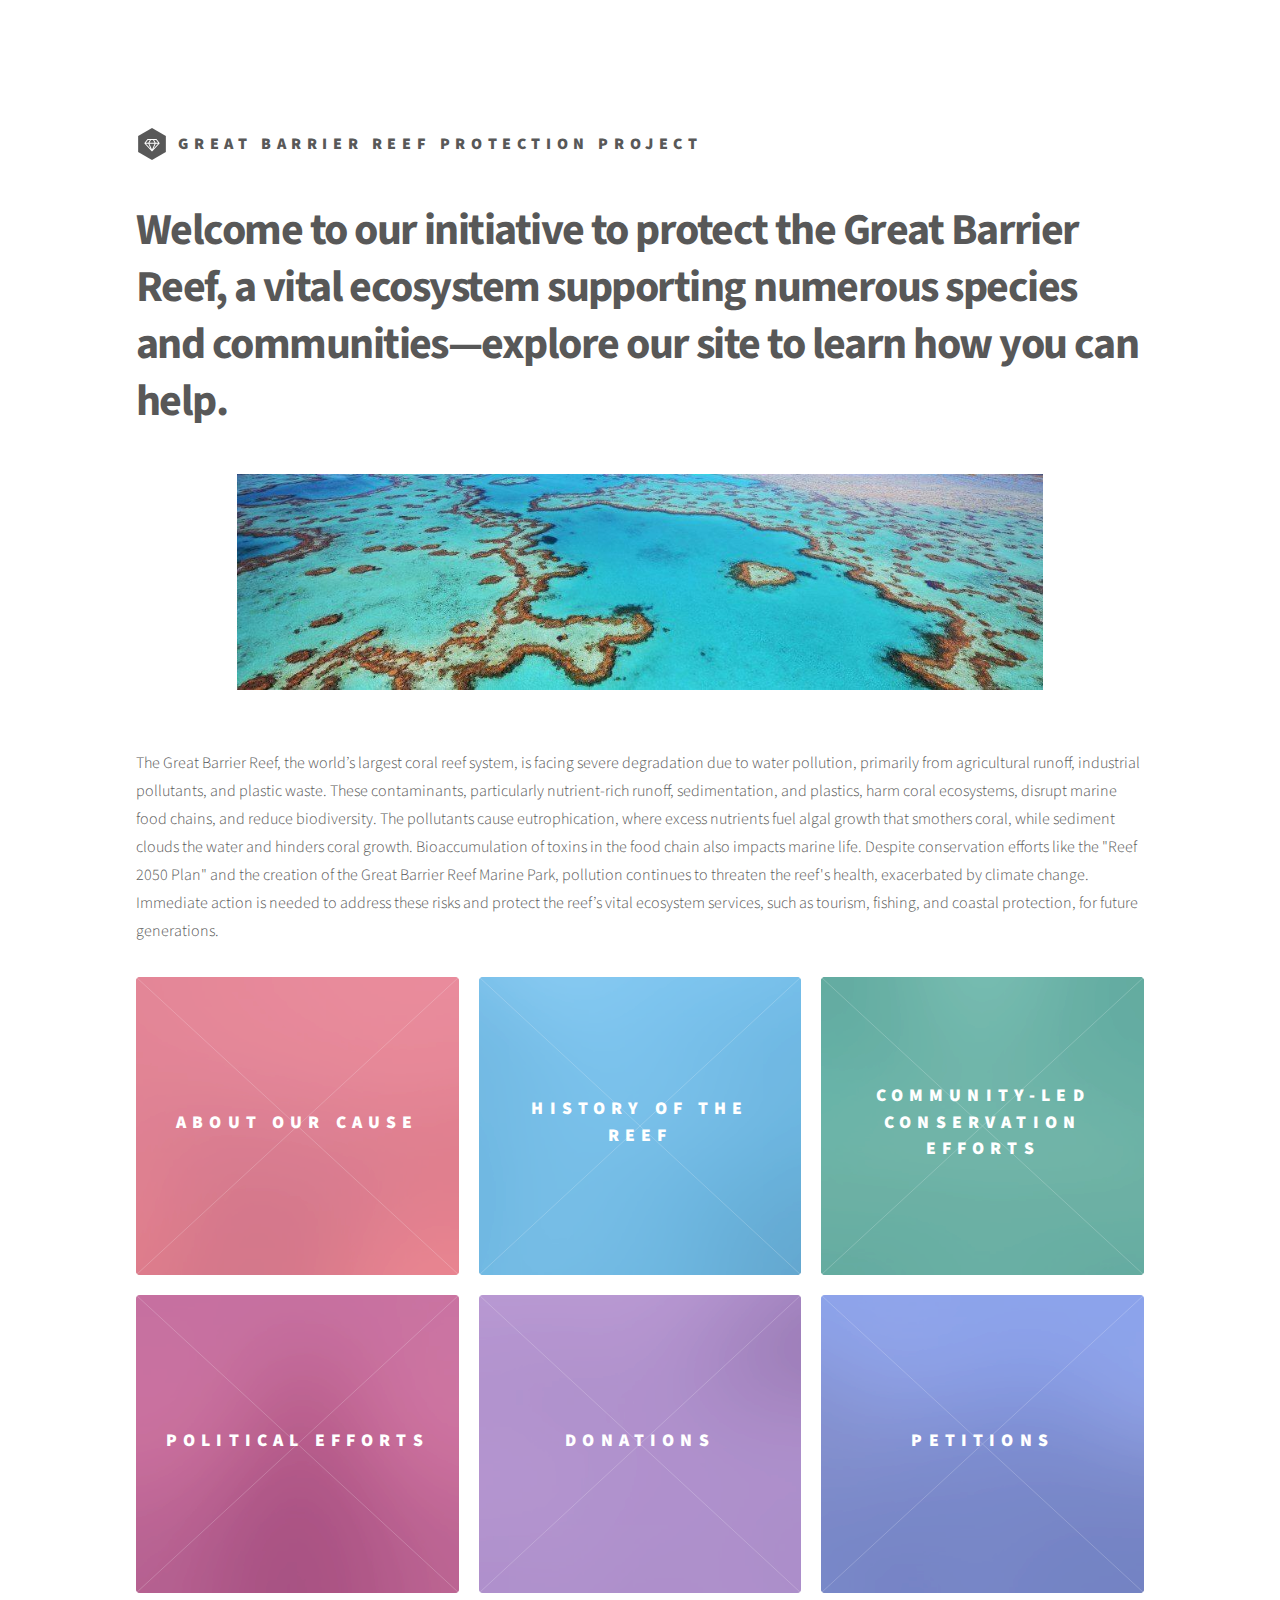
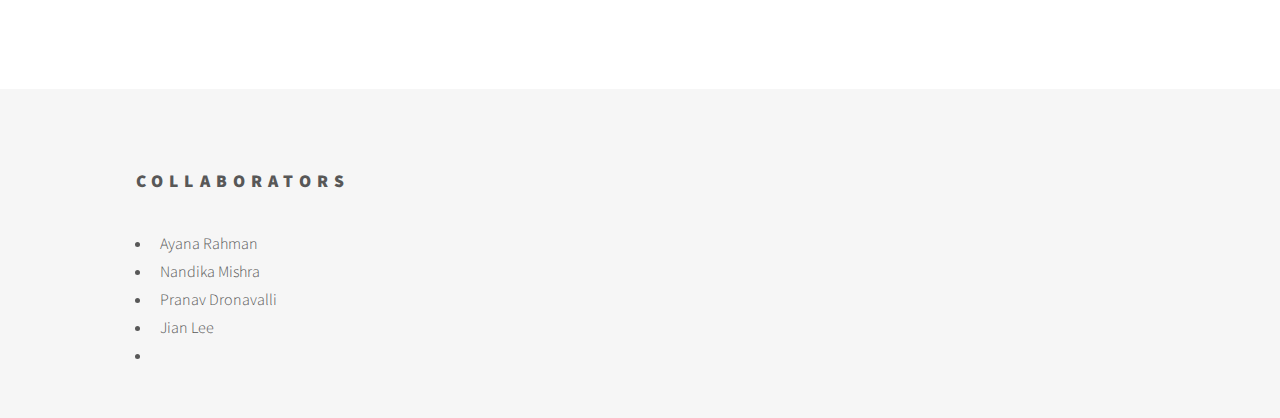
==== commit 6aa13195: "Update index.html" ====
--- a/index.html
+++ b/index.html
@@ -119,11 +119,11 @@
 							<section>
 								<h2>Collaborators</h2>
 								<ul>
-									<li>Ayana</li>
-									<li>Ayana</li>
-									<li>Ayana</li>
-									<li>Ayana</li>
-									<li>Ayana</li>
+									<li>Ayana Rahman</li>
+									<li>Nandika Mishra</li>
+									<li>Pranav Dronavalli</li>
+									<li>Jian Lee</li>
+									<li></li>
 								</ul>
 							</section>
 							</ul>
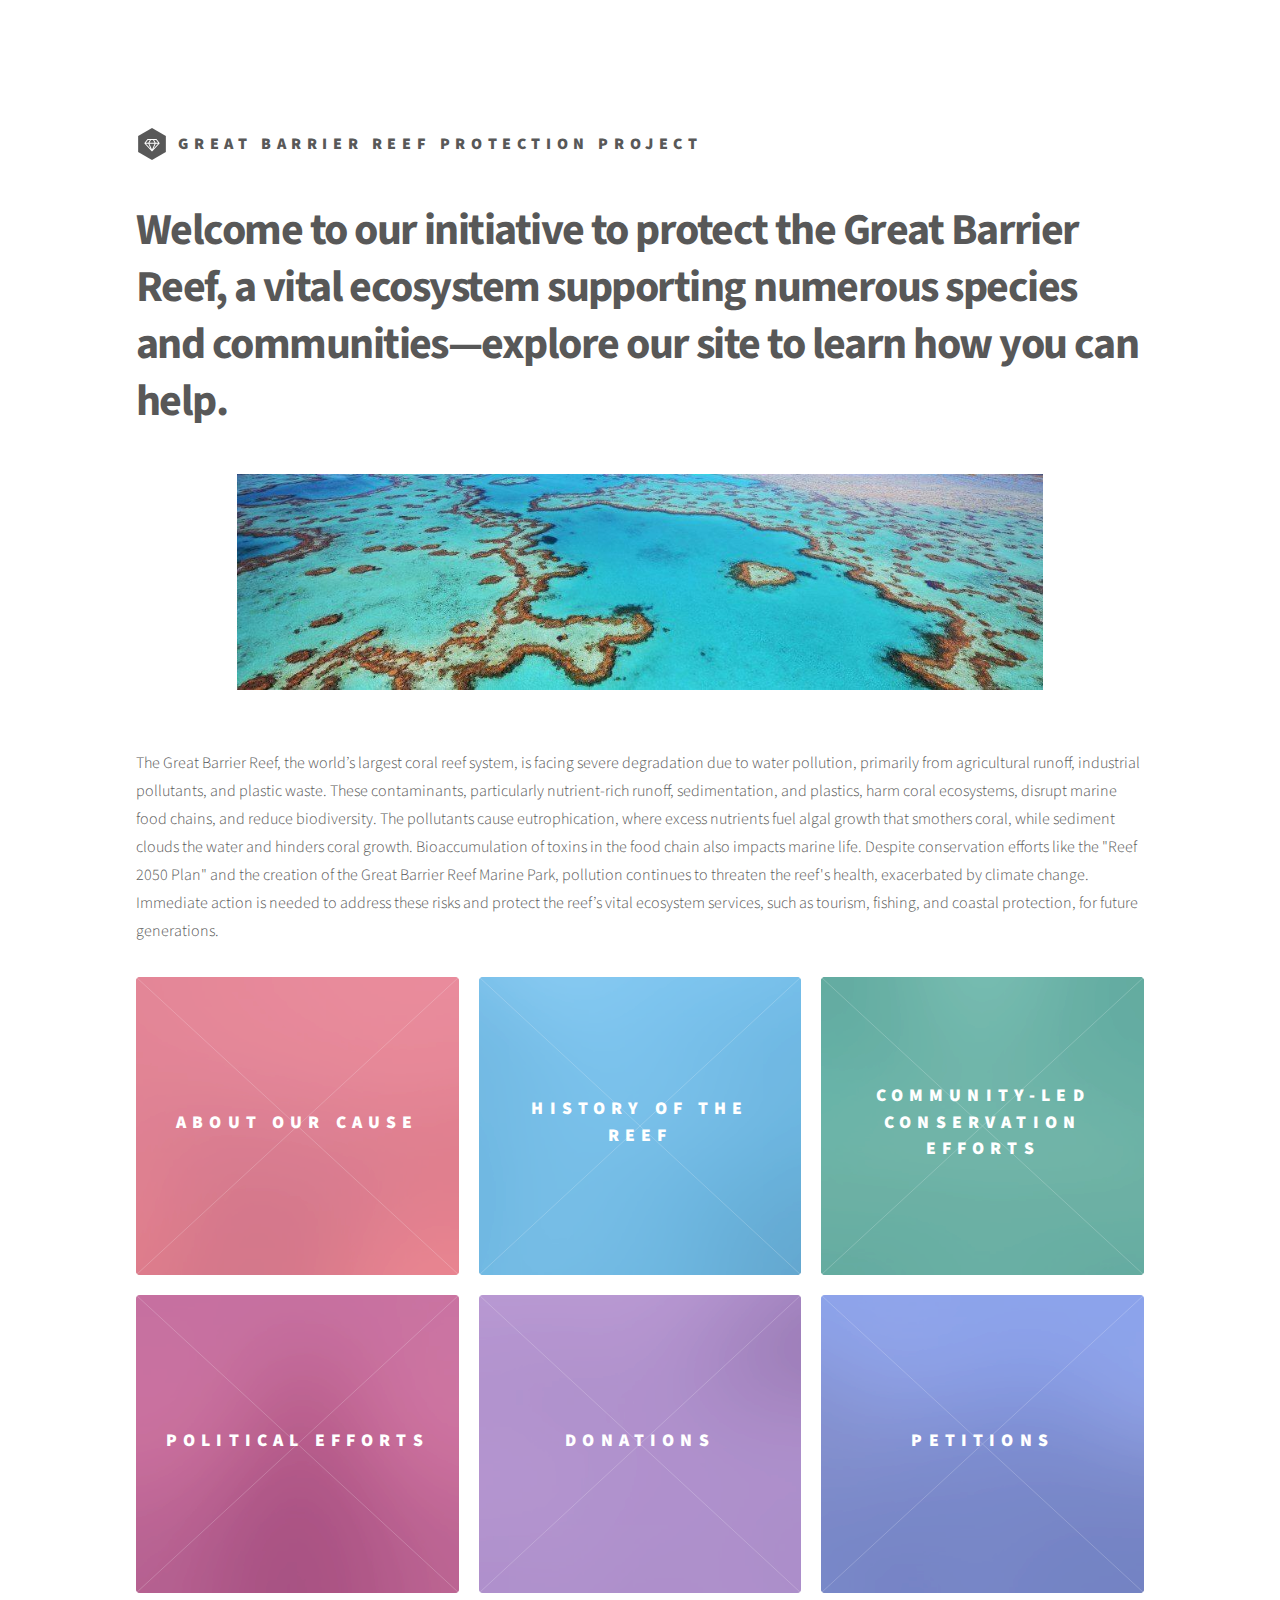
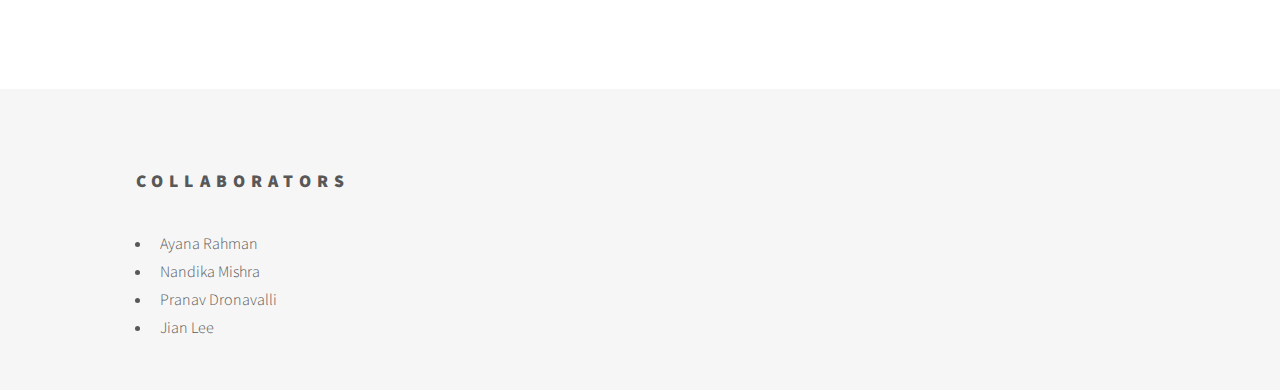
==== commit 6d312306: "Update index.html" ====
--- a/index.html
+++ b/index.html
@@ -123,7 +123,6 @@
 									<li>Nandika Mishra</li>
 									<li>Pranav Dronavalli</li>
 									<li>Jian Lee</li>
-									<li></li>
 								</ul>
 							</section>
 							</ul>
